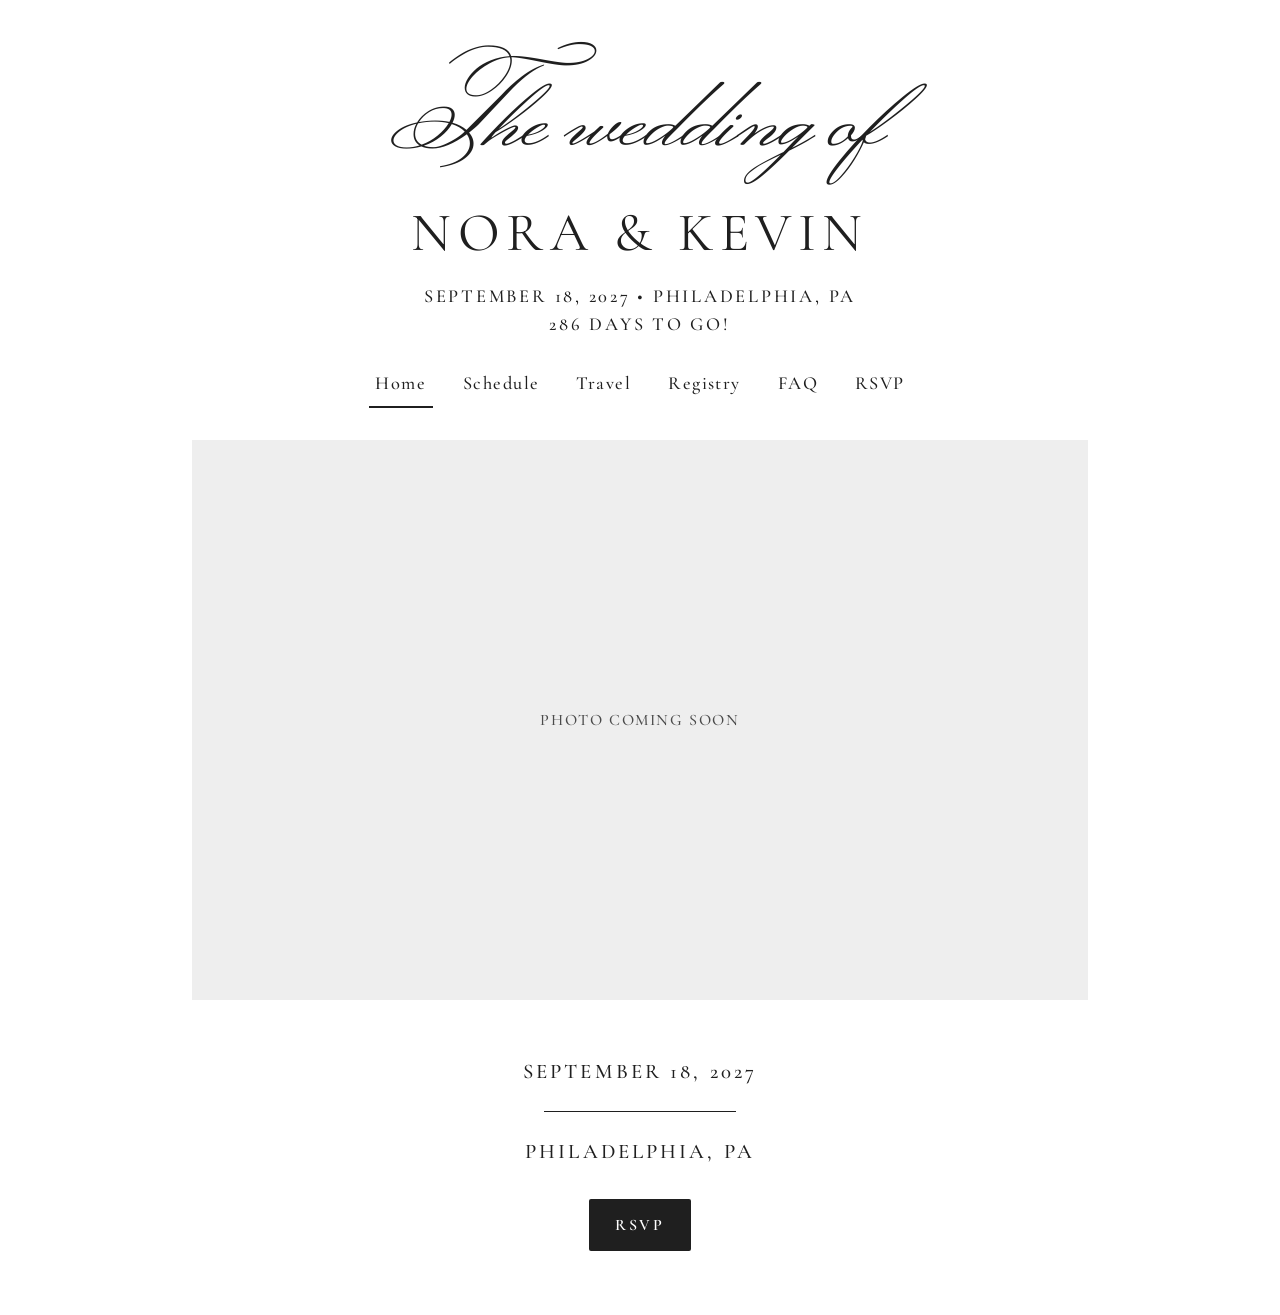
==== index.html @ 0a2b6495 "Add wedding date and city: September 18, 2027, Philadelphia, PA Turns on the home page countdown.  C" ====
<!doctype html>
<html lang="en">
<head>
  <meta charset="utf-8">
  <meta name="viewport" content="width=device-width, initial-scale=1">
  <meta name="robots" content="noindex, nofollow">
  <title>Nora &amp; Kevin</title>
  <link rel="preload" href="/fonts/cormorant-garamond.woff2" as="font" type="font/woff2" crossorigin>
  <link rel="stylesheet" href="/style.css">
  <script>document.documentElement.className += ' js';</script>
</head>
<body class="home">
  <div class="page">
    <header class="topbar">
      <button type="button" class="menu-button" aria-controls="site-nav" aria-expanded="false" aria-label="Open menu">&#9776;</button>
      <a class="monogram" href="/">N&amp;K</a>
    </header>

    <figure class="hero">
      <!-- TODO: replace with <img src="/images/hero.jpg" alt="Nora and Kevin ..."> -->
      <div class="hero-placeholder">Photo coming soon</div>
    </figure>

    <header class="masthead">
      <p class="script">The wedding of</p>
      <h1 class="names">Nora &amp; Kevin</h1>
      <p class="when-where">September 18, 2027 &bull; Philadelphia, PA</p>
      <p class="countdown" data-date="2027-09-18" hidden></p>
    </header>

    <nav id="site-nav" class="site-nav" aria-label="Main">
      <ul>
        <li><a href="/" aria-current="page">Home</a></li>
        <li><a href="/schedule/">Schedule</a></li>
        <li><a href="/travel/">Travel</a></li>
        <li><a href="/registry/">Registry</a></li>
        <li><a href="/faq/">FAQ</a></li>
        <li><a href="/rsvp/">RSVP</a></li>
      </ul>
    </nav>

    <main>
      <section class="details">
        <p>September 18, 2027</p>
        <hr class="rule">
        <p>Philadelphia, PA</p>
        <a class="button" href="/rsvp/">RSVP</a>
      </section>
    </main>
  </div>
  <script src="/site.js"></script>
</body>
</html>
---- style.css ----
/* Shared styles for every page. Fonts are self-hosted (see fonts/), so no
   requests go to Google Fonts. */

@font-face {
  font-family: "Cormorant Garamond";
  src: url("/fonts/cormorant-garamond.woff2") format("woff2");
  font-weight: 300 700;
  font-display: swap;
}

@font-face {
  font-family: "Monsieur La Doulaise";
  src: url("/fonts/monsieur-la-doulaise.woff2") format("woff2");
  font-display: swap;
}

:root {
  --ink: #1f1f1f;
  --muted: #4a4a4a;
  --line: #d6d6d6;
  --paper: #fff;
  --serif: "Cormorant Garamond", Garamond, Georgia, serif;
  --script: "Monsieur La Doulaise", "Snell Roundhand", cursive;
}

*, *::before, *::after { box-sizing: border-box; }

body {
  margin: 0;
  font-family: var(--serif);
  font-weight: 500;
  font-size: 1.3rem;
  line-height: 1.5;
  color: var(--ink);
  background: var(--paper);
}

a { color: inherit; }
img { max-width: 100%; display: block; }

.caps { text-transform: uppercase; letter-spacing: 0.14em; }

/* ---- Page frame ----
   Desktop order: masthead, nav, photo, content.
   Phone order: top bar, photo, masthead, content (nav opens from the menu button). */

.page { display: flex; flex-direction: column; min-height: 100vh; }

.topbar { display: none; }

.masthead { text-align: center; padding: 3rem 1rem 1rem; }

.script {
  font-family: var(--script);
  font-weight: normal;
  font-size: clamp(4rem, 11vw, 6.5rem);
  line-height: 1.3;
  margin: 0;
}

.names a { text-decoration: none; }

.names {
  font-weight: 400;
  font-size: clamp(2.1rem, 6vw, 3.4rem);
  line-height: 1.25;
  letter-spacing: 0.12em;
  text-transform: uppercase;
  margin: 1rem 0 1rem;
}

.when-where, .countdown {
  font-size: 1.15rem;
  letter-spacing: 0.15em;
  text-transform: uppercase;
  margin: 0;
}

/* ---- Navigation ---- */

.site-nav ul {
  list-style: none;
  margin: 0;
  padding: 0.5rem 1rem 2rem;
  display: flex;
  flex-wrap: wrap;
  justify-content: center;
  gap: 0.25rem 1.5rem;
}

.site-nav a {
  display: inline-block;
  padding: 0.5rem 0.4rem;
  font-size: 1.15rem;
  letter-spacing: 0.08em;
  text-decoration: none;
  border-bottom: 2px solid transparent;
}

.site-nav a:hover { border-bottom-color: var(--line); }
.site-nav a[aria-current="page"] { border-bottom-color: var(--ink); }

a:focus-visible, button:focus-visible { outline: 3px solid var(--ink); outline-offset: 3px; }

/* ---- Photo ---- */

.hero { margin: 0 auto; width: 100%; max-width: 58rem; padding: 0 1rem; }
.hero img, .hero-placeholder { width: 100%; aspect-ratio: 16 / 10; object-fit: cover; }
.hero-placeholder {
  display: grid;
  place-items: center;
  background: #eee;
  color: var(--muted);
  letter-spacing: 0.1em;
  text-transform: uppercase;
  font-size: 1rem;
}

/* ---- Content ---- */

main { flex: 1; }

.content { max-width: 38rem; margin: 0 auto; padding: 1rem 1rem 4rem; }

.page-title {
  font-weight: 400;
  font-size: 2rem;
  letter-spacing: 0.14em;
  text-transform: uppercase;
  text-align: center;
  margin: 0 0 1.5rem;
}

.details { text-align: center; padding: 3.5rem 1rem 4rem; }
.details p { margin: 0; letter-spacing: 0.15em; text-transform: uppercase; }
.details .rule { width: 12rem; height: 1px; background: var(--ink); border: 0; margin: 1.5rem auto; }
.details .button { margin-top: 2rem; }

.button {
  display: inline-block;
  min-height: 3rem;
  padding: 0.85rem 1.6rem;
  background: var(--ink);
  color: #fff;
  font: inherit;
  font-weight: 600;
  font-size: 1rem;
  letter-spacing: 0.18em;
  text-transform: uppercase;
  text-decoration: none;
  border: 0;
  border-radius: 2px;
  cursor: pointer;
}

.center { text-align: center; }

/* ---- Phones ---- */

@media (max-width: 760px) {
  body { font-size: 1.25rem; }

  .topbar {
    order: -2;
    display: grid;
    grid-template-columns: 3rem 1fr 3rem;
    align-items: center;
    position: sticky;
    top: 0;
    z-index: 10;
    height: 3.5rem;
    padding: 0 0.5rem;
    background: var(--paper);
  }

  .monogram {
    grid-column: 2;
    justify-self: center;
    font-size: 1.6rem;
    letter-spacing: 0.08em;
    text-decoration: none;
  }

  .menu-button {
    display: none;
    width: 3rem;
    height: 3rem;
    padding: 0;
    background: none;
    border: 0;
    color: inherit;
    font-size: 2rem;
    line-height: 1;
    cursor: pointer;
  }
  .js .menu-button { display: block; }

  /* Without JavaScript the nav simply shows as a list under the top bar. */
  .site-nav { order: -1; }
  .js .site-nav {
    display: none;
    position: fixed;
    top: 3.5rem;
    left: 0;
    right: 0;
    bottom: 0;
    z-index: 9;
    overflow-y: auto;
    background: var(--paper);
  }
  .js .site-nav.open { display: block; }
  .js .site-nav ul { flex-direction: column; align-items: center; gap: 0.5rem; padding-top: 1.5rem; }
  .js .site-nav a { font-size: 1.4rem; padding: 0.6rem 1rem; }

  .hero { padding: 0; }
  .hero img, .hero-placeholder { aspect-ratio: 4 / 3; }

  .masthead { padding-top: 2.5rem; }
  .when-where, .countdown { font-size: 1.05rem; line-height: 1.8; }

  /* Inner pages skip the big masthead on phones; the top bar names the site. */
  .subpage .masthead { display: none; }
  .subpage .content { padding-top: 2rem; }
}

@media (min-width: 761px) {
  .masthead { order: 1; }
  .site-nav { order: 2; }
  .hero { order: 3; }
  main { order: 4; }
}
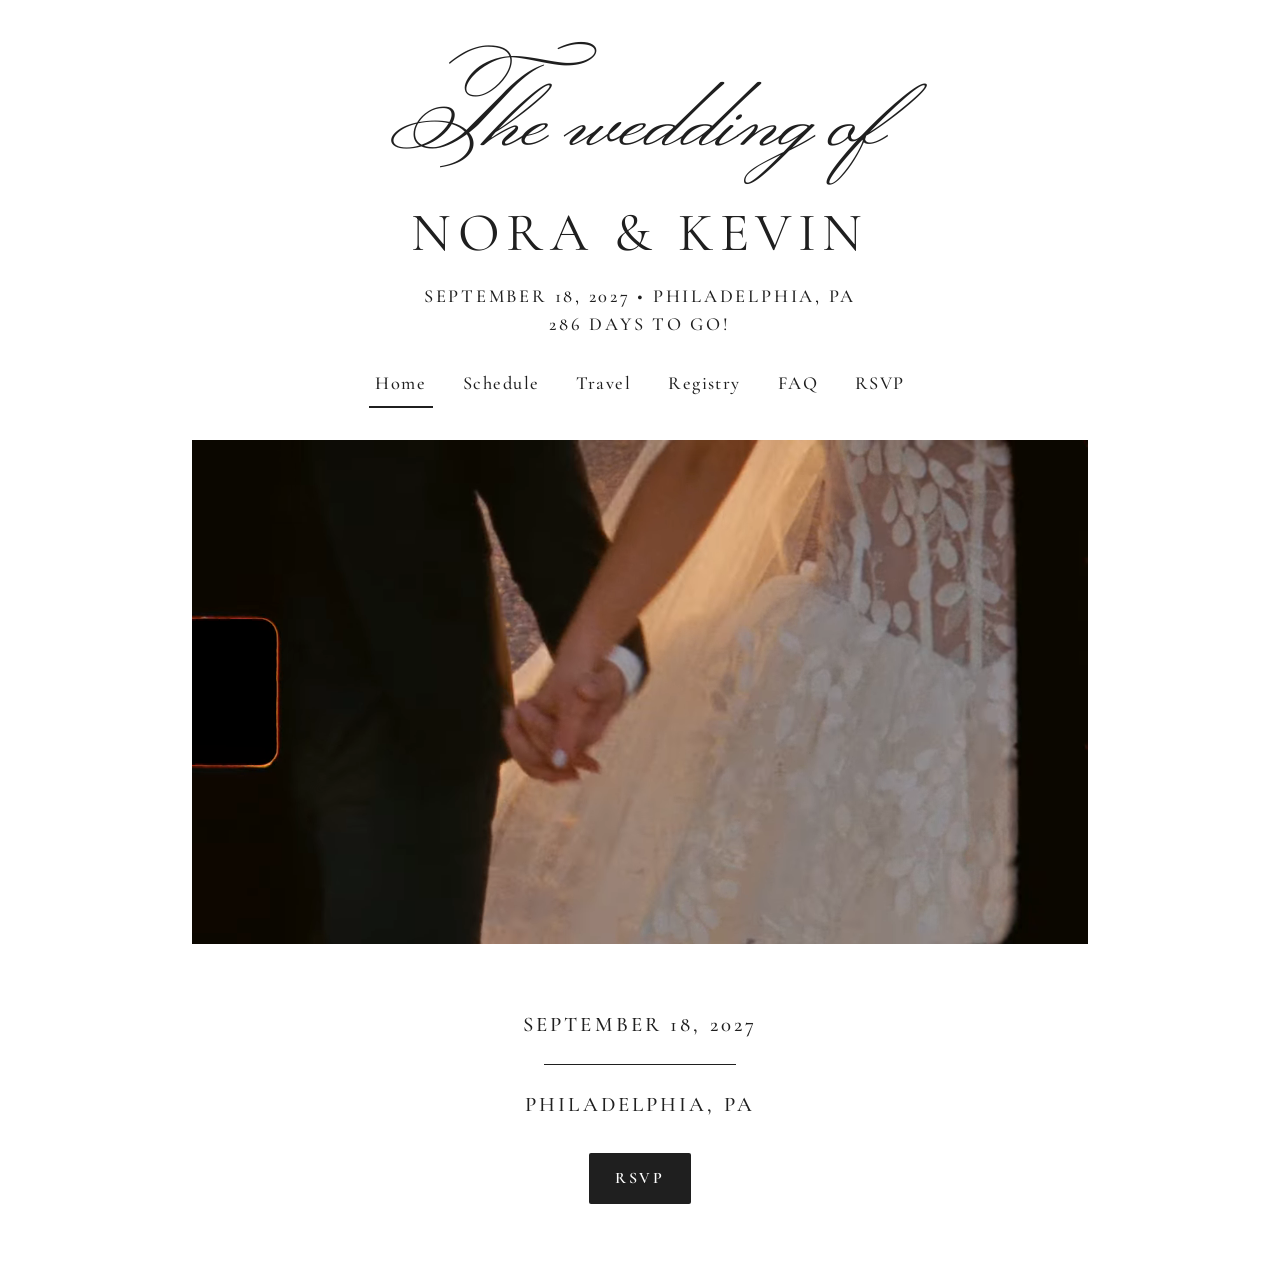
==== commit 5c7577f7: "Use a silent looping video as the home page hero Decorative only: no controls, clicks pass through, " ====
--- a/index.html
+++ b/index.html
@@ -16,15 +16,20 @@
       <a class="monogram" href="/">N&amp;K</a>
     </header>
 
-    <figure class="hero">
-      <!-- TODO: replace with <img src="/images/hero.jpg" alt="Nora and Kevin ..."> -->
-      <div class="hero-placeholder">Photo coming soon</div>
-    </figure>
+    <div class="hero">
+      <!-- Decorative, silent, no controls; site.js starts it. -->
+      <video class="hero-video" poster="/video/hero-poster.jpg"
+        muted loop playsinline preload="none" disablepictureinpicture disableremoteplayback
+        aria-hidden="true" tabindex="-1">
+        <source src="/video/hero.mp4" type="video/mp4">
+        <source src="/video/hero.webm" type="video/webm">
+      </video>
+    </div>
 
     <header class="masthead">
       <p class="script">The wedding of</p>
       <h1 class="names">Nora &amp; Kevin</h1>
-      <p class="when-where">September 18, 2027 &bull; Philadelphia, PA</p>
+      <p class="when-where"><span>September 18, 2027</span> <span class="sep">&bull;</span> <span>Philadelphia, PA</span></p>
       <p class="countdown" data-date="2027-09-18" hidden></p>
     </header>
 
--- a/style.css
+++ b/style.css
@@ -105,7 +105,14 @@
 /* ---- Photo ---- */
 
 .hero { margin: 0 auto; width: 100%; max-width: 58rem; padding: 0 1rem; }
-.hero img, .hero-placeholder { width: 100%; aspect-ratio: 16 / 10; object-fit: cover; }
+.hero img, .hero video, .hero-placeholder { width: 100%; aspect-ratio: 16 / 10; object-fit: cover; }
+
+/* The home page video is decoration only: no controls, no hover icons, and
+   clicks/taps pass straight through it. */
+.hero video { aspect-ratio: 16 / 9; background: #000; pointer-events: none; user-select: none; }
+.hero video::-webkit-media-controls,
+.hero video::-webkit-media-controls-start-playback-button,
+.hero video::-webkit-media-controls-overlay-play-button { display: none !important; -webkit-appearance: none; }
 .hero-placeholder {
   display: grid;
   place-items: center;
@@ -213,10 +220,12 @@
   .js .site-nav a { font-size: 1.4rem; padding: 0.6rem 1rem; }
 
   .hero { padding: 0; }
-  .hero img, .hero-placeholder { aspect-ratio: 4 / 3; }
+  .hero img, .hero video, .hero-placeholder { aspect-ratio: 4 / 3; }
 
   .masthead { padding-top: 2.5rem; }
   .when-where, .countdown { font-size: 1.05rem; line-height: 1.8; }
+  .when-where span { display: block; }
+  .when-where .sep { display: none; }
 
   /* Inner pages skip the big masthead on phones; the top bar names the site. */
   .subpage .masthead { display: none; }
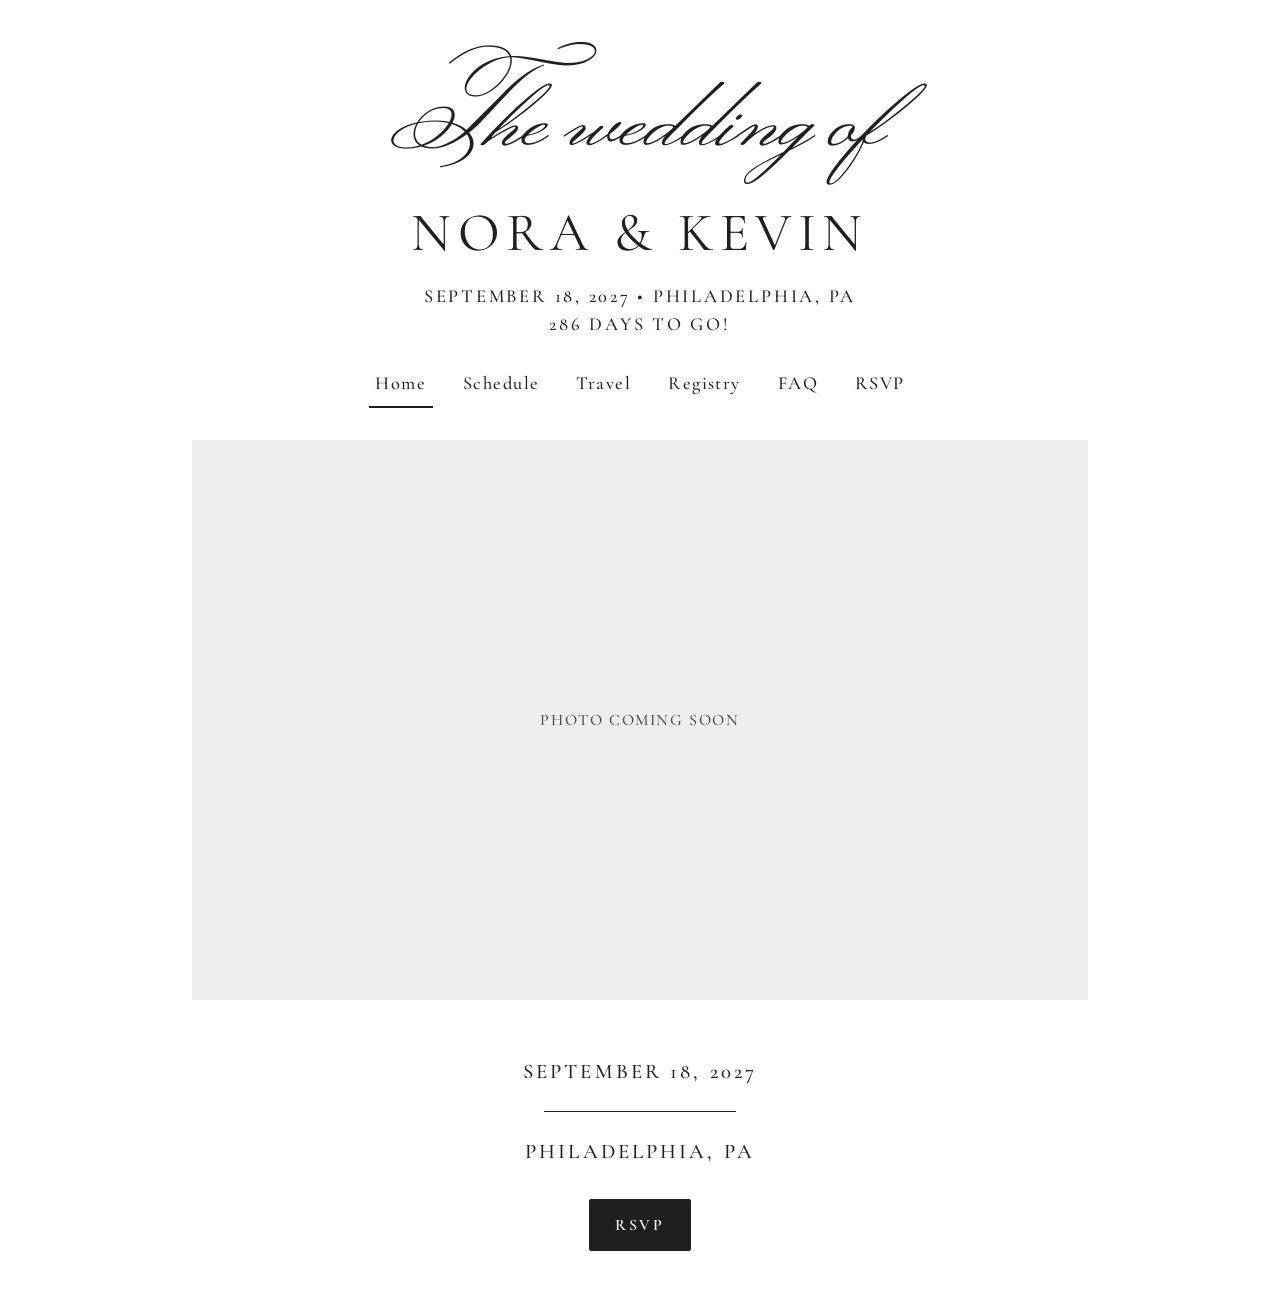
==== commit 99a78fa9: "Break the home page date line cleanly on phones Date and place go on separate lines instead of wrapp" ====
--- a/index.html
+++ b/index.html
@@ -16,15 +16,10 @@
       <a class="monogram" href="/">N&amp;K</a>
     </header>
 
-    <div class="hero">
-      <!-- Decorative, silent, no controls; site.js starts it. -->
-      <video class="hero-video" poster="/video/hero-poster.jpg"
-        muted loop playsinline preload="none" disablepictureinpicture disableremoteplayback
-        aria-hidden="true" tabindex="-1">
-        <source src="/video/hero.mp4" type="video/mp4">
-        <source src="/video/hero.webm" type="video/webm">
-      </video>
-    </div>
+    <figure class="hero">
+      <!-- TODO: replace with <img src="/images/hero.jpg" alt="Nora and Kevin ..."> -->
+      <div class="hero-placeholder">Photo coming soon</div>
+    </figure>
 
     <header class="masthead">
       <p class="script">The wedding of</p>
--- a/style.css
+++ b/style.css
@@ -105,14 +105,7 @@
 /* ---- Photo ---- */
 
 .hero { margin: 0 auto; width: 100%; max-width: 58rem; padding: 0 1rem; }
-.hero img, .hero video, .hero-placeholder { width: 100%; aspect-ratio: 16 / 10; object-fit: cover; }
-
-/* The home page video is decoration only: no controls, no hover icons, and
-   clicks/taps pass straight through it. */
-.hero video { aspect-ratio: 16 / 9; background: #000; pointer-events: none; user-select: none; }
-.hero video::-webkit-media-controls,
-.hero video::-webkit-media-controls-start-playback-button,
-.hero video::-webkit-media-controls-overlay-play-button { display: none !important; -webkit-appearance: none; }
+.hero img, .hero-placeholder { width: 100%; aspect-ratio: 16 / 10; object-fit: cover; }
 .hero-placeholder {
   display: grid;
   place-items: center;
@@ -220,7 +213,7 @@
   .js .site-nav a { font-size: 1.4rem; padding: 0.6rem 1rem; }
 
   .hero { padding: 0; }
-  .hero img, .hero video, .hero-placeholder { aspect-ratio: 4 / 3; }
+  .hero img, .hero-placeholder { aspect-ratio: 4 / 3; }
 
   .masthead { padding-top: 2.5rem; }
   .when-where, .countdown { font-size: 1.05rem; line-height: 1.8; }
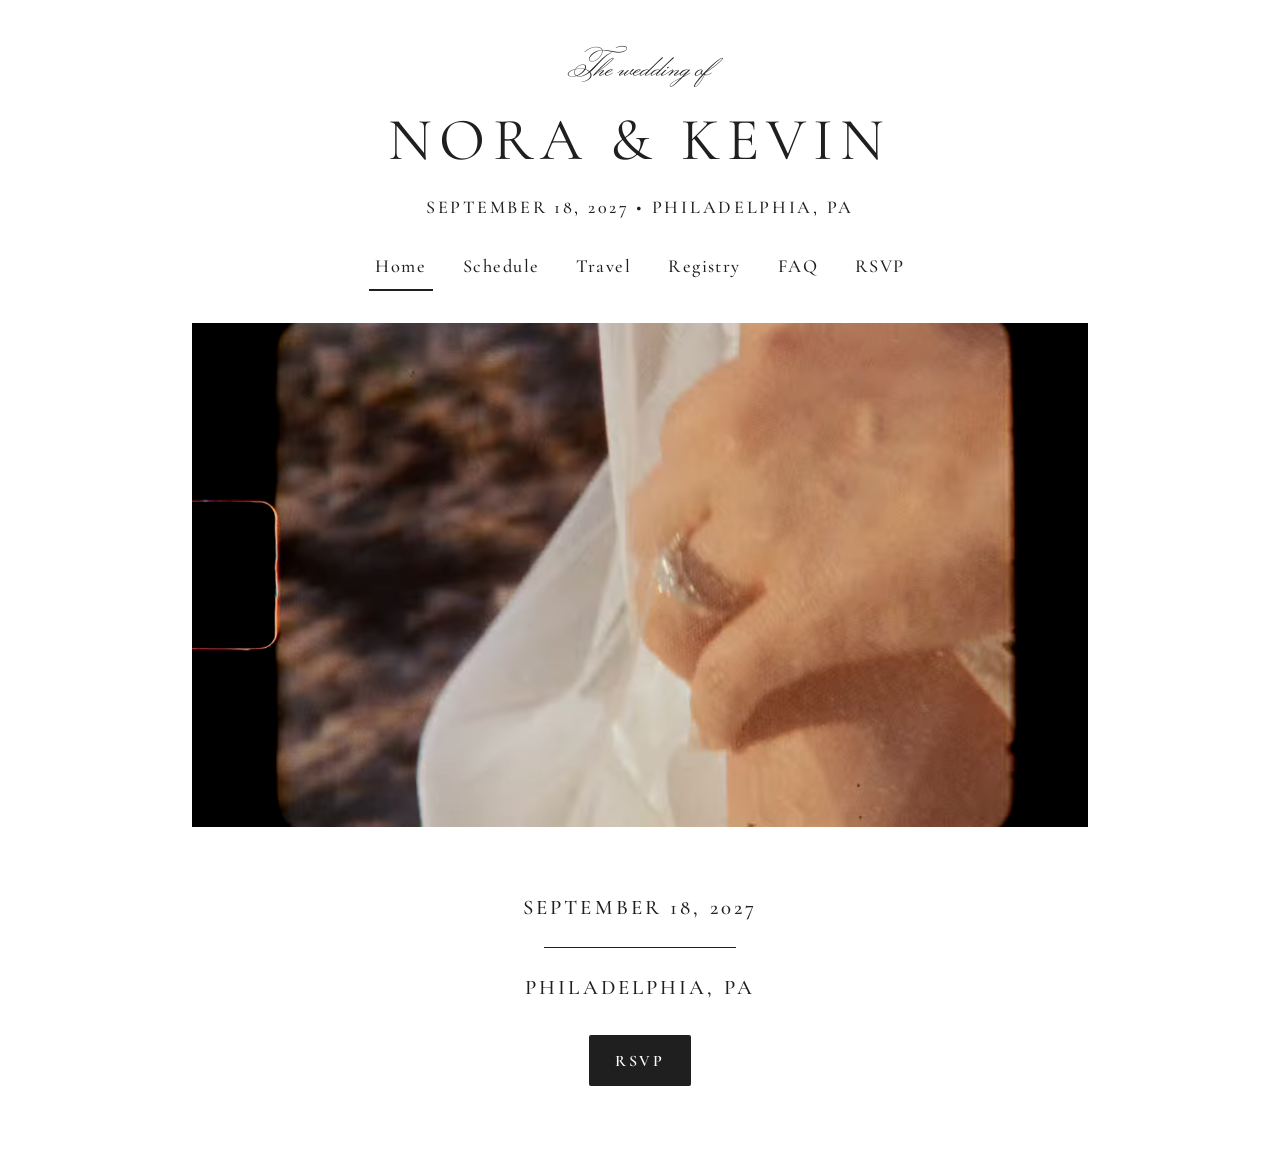
==== commit 85fab524: "Remove the countdown and resize the home page masthead "The wedding of" 30px, names 60px (scaling do" ====
--- a/index.html
+++ b/index.html
@@ -16,17 +16,20 @@
       <a class="monogram" href="/">N&amp;K</a>
     </header>
 
-    <figure class="hero">
-      <!-- TODO: replace with <img src="/images/hero.jpg" alt="Nora and Kevin ..."> -->
-      <div class="hero-placeholder">Photo coming soon</div>
-    </figure>
+    <div class="hero">
+      <!-- Decorative, silent, no controls; site.js starts it. -->
+      <video class="hero-video" poster="/video/hero-poster.jpg"
+        muted loop playsinline preload="none" disablepictureinpicture disableremoteplayback
+        aria-hidden="true" tabindex="-1">
+        <source src="/video/hero.mp4" type="video/mp4">
+        <source src="/video/hero.webm" type="video/webm">
+      </video>
+    </div>
 
     <header class="masthead">
       <p class="script">The wedding of</p>
       <h1 class="names">Nora &amp; Kevin</h1>
-      <p class="when-where"><span>September 18, 2027</span> <span class="sep">&bull;</span> <span>Philadelphia, PA</span></p>
-      <p class="countdown" data-date="2027-09-18" hidden></p>
-    </header>
+      <p class="when-where"><span>September 18, 2027</span> <span class="sep">&bull;</span> <span>Philadelphia, PA</span></p>    </header>
 
     <nav id="site-nav" class="site-nav" aria-label="Main">
       <ul>
--- a/style.css
+++ b/style.css
@@ -53,7 +53,7 @@
 .script {
   font-family: var(--script);
   font-weight: normal;
-  font-size: clamp(4rem, 11vw, 6.5rem);
+  font-size: 1.875rem; /* 30px */
   line-height: 1.3;
   margin: 0;
 }
@@ -62,15 +62,15 @@
 
 .names {
   font-weight: 400;
-  font-size: clamp(2.1rem, 6vw, 3.4rem);
+  font-size: clamp(2rem, 8vw, 3.75rem); /* 60px, shrinking to fit phones */
   line-height: 1.25;
   letter-spacing: 0.12em;
   text-transform: uppercase;
   margin: 1rem 0 1rem;
 }
 
-.when-where, .countdown {
-  font-size: 1.15rem;
+.when-where {
+  font-size: 1.125rem; /* 18px */
   letter-spacing: 0.15em;
   text-transform: uppercase;
   margin: 0;
@@ -105,7 +105,14 @@
 /* ---- Photo ---- */
 
 .hero { margin: 0 auto; width: 100%; max-width: 58rem; padding: 0 1rem; }
-.hero img, .hero-placeholder { width: 100%; aspect-ratio: 16 / 10; object-fit: cover; }
+.hero img, .hero video, .hero-placeholder { width: 100%; aspect-ratio: 16 / 10; object-fit: cover; }
+
+/* The home page video is decoration only: no controls, no hover icons, and
+   clicks/taps pass straight through it. */
+.hero video { aspect-ratio: 16 / 9; background: #000; pointer-events: none; user-select: none; }
+.hero video::-webkit-media-controls,
+.hero video::-webkit-media-controls-start-playback-button,
+.hero video::-webkit-media-controls-overlay-play-button { display: none !important; -webkit-appearance: none; }
 .hero-placeholder {
   display: grid;
   place-items: center;
@@ -213,10 +220,10 @@
   .js .site-nav a { font-size: 1.4rem; padding: 0.6rem 1rem; }
 
   .hero { padding: 0; }
-  .hero img, .hero-placeholder { aspect-ratio: 4 / 3; }
+  .hero img, .hero video, .hero-placeholder { aspect-ratio: 4 / 3; }
 
   .masthead { padding-top: 2.5rem; }
-  .when-where, .countdown { font-size: 1.05rem; line-height: 1.8; }
+  .when-where { line-height: 1.8; }
   .when-where span { display: block; }
   .when-where .sep { display: none; }
 
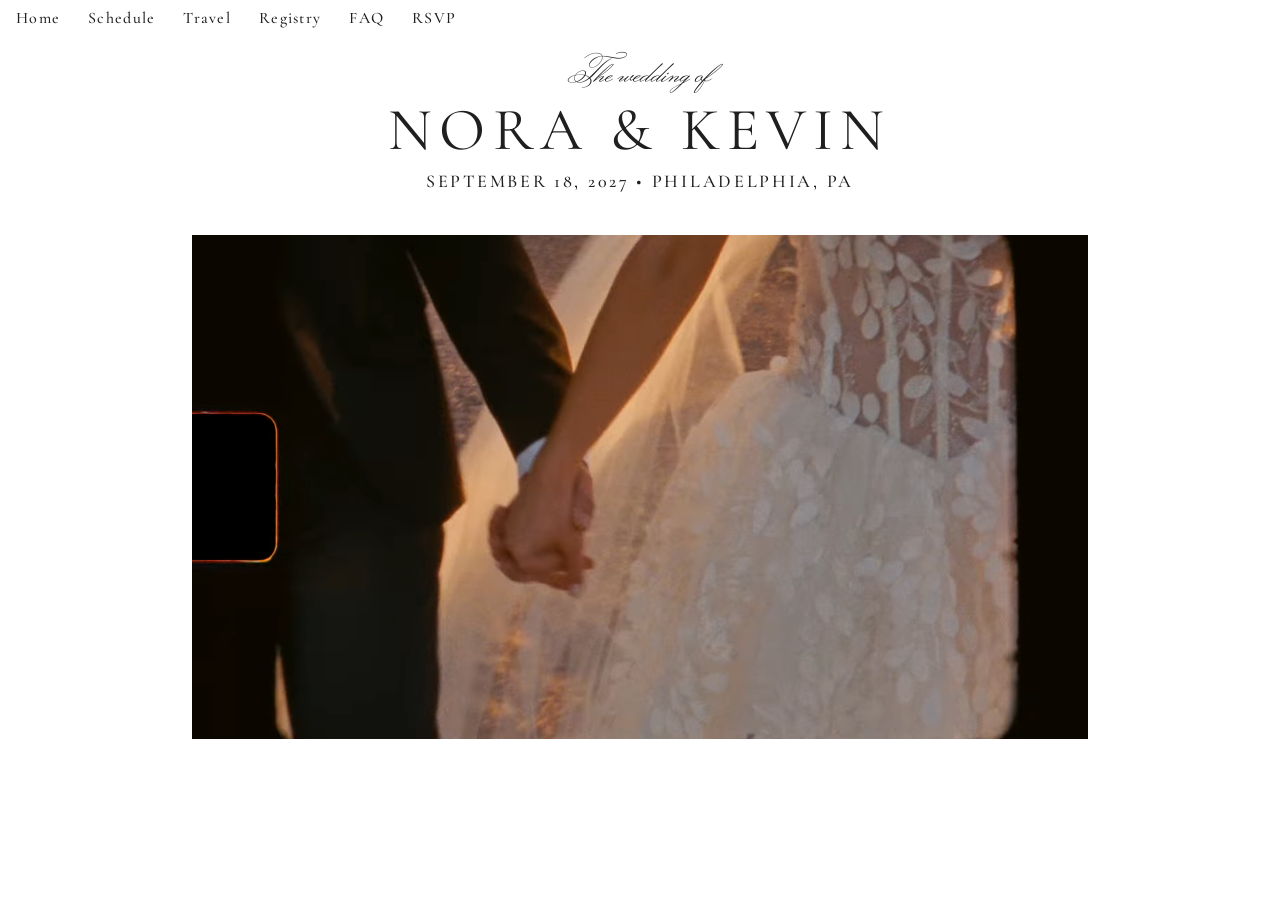
==== commit 35b35f0a: "Remove the date, place and RSVP block below the home page video The home page now ends at the video " ====
--- a/index.html
+++ b/index.html
@@ -29,7 +29,8 @@
     <header class="masthead">
       <p class="script">The wedding of</p>
       <h1 class="names">Nora &amp; Kevin</h1>
-      <p class="when-where"><span>September 18, 2027</span> <span class="sep">&bull;</span> <span>Philadelphia, PA</span></p>    </header>
+      <p class="when-where"><span>September 18, 2027</span> <span class="sep">&bull;</span> <span>Philadelphia, PA</span></p>
+    </header>
 
     <nav id="site-nav" class="site-nav" aria-label="Main">
       <ul>
@@ -41,15 +42,6 @@
         <li><a href="/rsvp/">RSVP</a></li>
       </ul>
     </nav>
-
-    <main>
-      <section class="details">
-        <p>September 18, 2027</p>
-        <hr class="rule">
-        <p>Philadelphia, PA</p>
-        <a class="button" href="/rsvp/">RSVP</a>
-      </section>
-    </main>
   </div>
   <script src="/site.js"></script>
 </body>
--- a/style.css
+++ b/style.css
@@ -41,7 +41,7 @@
 .caps { text-transform: uppercase; letter-spacing: 0.14em; }
 
 /* ---- Page frame ----
-   Desktop order: masthead, nav, photo, content.
+   Desktop order: nav (a small utility bar, top left), masthead, photo, content.
    Phone order: top bar, photo, masthead, content (nav opens from the menu button). */
 
 .page { display: flex; flex-direction: column; min-height: 100vh; }
@@ -66,7 +66,7 @@
   line-height: 1.25;
   letter-spacing: 0.12em;
   text-transform: uppercase;
-  margin: 1rem 0 1rem;
+  margin: 0;
 }
 
 .when-where {
@@ -94,11 +94,7 @@
   font-size: 1.15rem;
   letter-spacing: 0.08em;
   text-decoration: none;
-  border-bottom: 2px solid transparent;
-}
-
-.site-nav a:hover { border-bottom-color: var(--line); }
-.site-nav a[aria-current="page"] { border-bottom-color: var(--ink); }
+}
 
 a:focus-visible, button:focus-visible { outline: 3px solid var(--ink); outline-offset: 3px; }
 
@@ -138,10 +134,8 @@
   margin: 0 0 1.5rem;
 }
 
-.details { text-align: center; padding: 3.5rem 1rem 4rem; }
-.details p { margin: 0; letter-spacing: 0.15em; text-transform: uppercase; }
-.details .rule { width: 12rem; height: 1px; background: var(--ink); border: 0; margin: 1.5rem auto; }
-.details .button { margin-top: 2rem; }
+/* The home page ends at the video (desktop) or the masthead (phones). */
+.home .page { padding-bottom: 3rem; }
 
 .button {
   display: inline-block;
@@ -223,6 +217,7 @@
   .hero img, .hero video, .hero-placeholder { aspect-ratio: 4 / 3; }
 
   .masthead { padding-top: 2.5rem; }
+  .names { margin: 0.25rem 0 0.75rem; }
   .when-where { line-height: 1.8; }
   .when-where span { display: block; }
   .when-where .sep { display: none; }
@@ -233,8 +228,12 @@
 }
 
 @media (min-width: 761px) {
-  .masthead { order: 1; }
-  .site-nav { order: 2; }
-  .hero { order: 3; }
-  main { order: 4; }
-}
+  /* Full-width white bar that stays at the top while the page scrolls. */
+  .site-nav { order: 0; position: sticky; top: 0; z-index: 10; background: var(--paper); }
+  .masthead { order: 1; padding-top: 1.2rem; padding-bottom: 2.5rem; }
+  .hero { order: 2; }
+  main { order: 3; }
+
+  .site-nav ul { justify-content: flex-start; padding: 0 1rem; gap: 0.25rem 1.75rem; }
+  .site-nav a { font-size: 1rem; padding: 0.35rem 0; }
+}
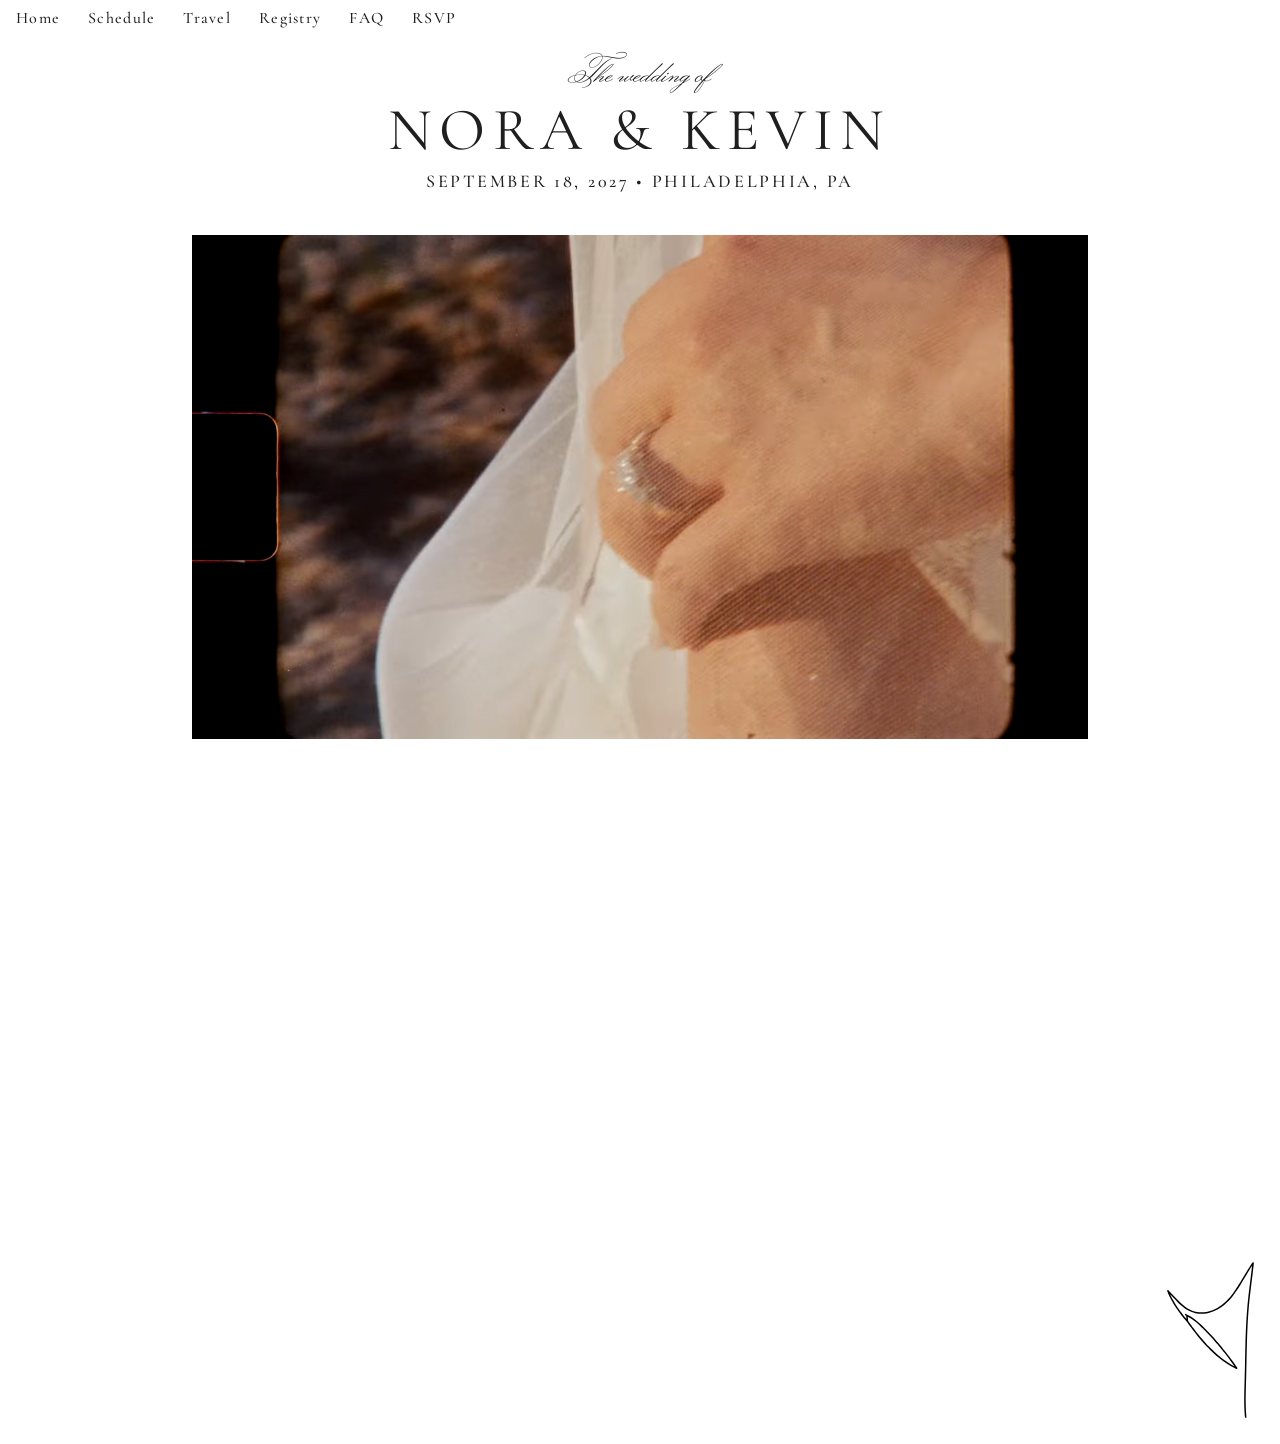
==== commit f2a75df7: "Add a heart to the bottom-right of every page, always below the fold Kevin's line-drawn heart sits i" ====
--- a/index.html
+++ b/index.html
@@ -43,6 +43,10 @@
       </ul>
     </nav>
   </div>
+
+  <footer class="site-footer">
+    <img src="/images/heart.svg" alt="" width="91" height="160">
+  </footer>
   <script src="/site.js"></script>
 </body>
 </html>
--- a/style.css
+++ b/style.css
@@ -123,7 +123,9 @@
 
 main { flex: 1; }
 
-.content { max-width: 38rem; margin: 0 auto; padding: 1rem 1rem 4rem; }
+/* width: 100% because .page is a flex column, where auto margins would
+   otherwise shrink the box to fit its content. */
+.content { width: 100%; max-width: 38rem; margin: 0 auto; padding: 1rem 1rem 4rem; }
 
 .page-title {
   font-weight: 400;
@@ -155,6 +157,22 @@
 }
 
 .center { text-align: center; }
+
+/* ---- Footer heart ----
+   Always below the fold: .page is at least one screen tall (min-height:
+   100vh, which on phones is the tallest viewport, so even with the address
+   bar showing), and the footer adds more empty space after it, with the
+   heart in its bottom-right corner. */
+
+.site-footer {
+  display: flex;
+  justify-content: flex-end;
+  align-items: flex-end;
+  /* 40% of a screen of empty space above the heart (10rem) and its padding. */
+  min-height: calc(40vh + 11.5rem);
+  padding: 0 1.5rem 1.5rem;
+}
+.site-footer img { width: auto; height: 10rem; }
 
 /* ---- Phones ---- */
 
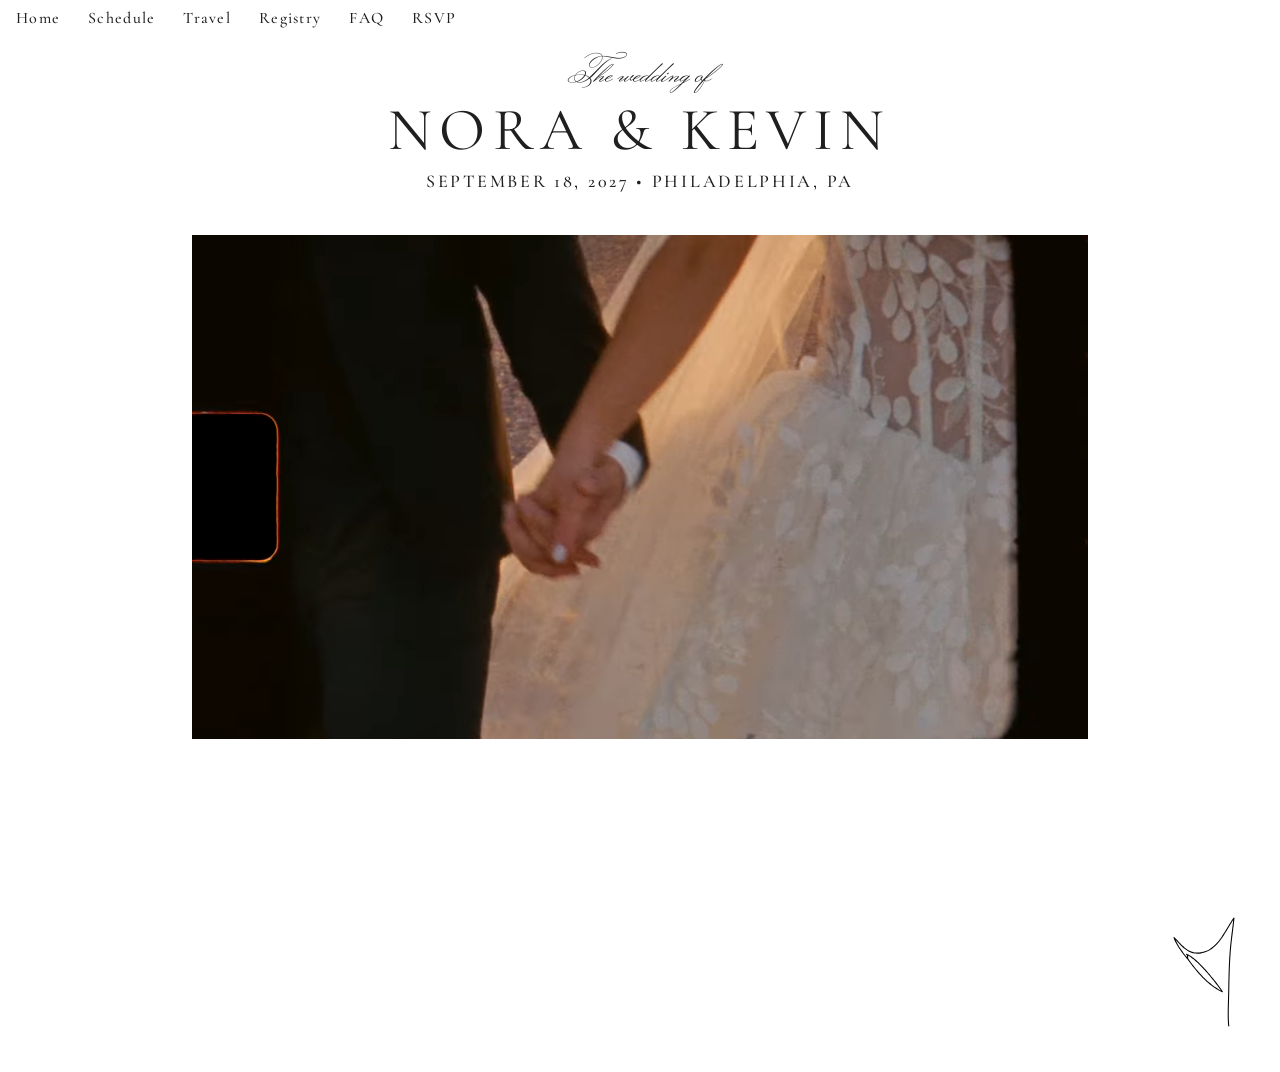
==== commit f3872252: "Footer heart: background image, 70% size, just below the fold The heart is now a CSS background on t" ====
--- a/index.html
+++ b/index.html
@@ -44,9 +44,7 @@
     </nav>
   </div>
 
-  <footer class="site-footer">
-    <img src="/images/heart.svg" alt="" width="91" height="160">
-  </footer>
+  <footer class="site-footer"></footer>
   <script src="/site.js"></script>
 </body>
 </html>
--- a/style.css
+++ b/style.css
@@ -159,20 +159,19 @@
 .center { text-align: center; }
 
 /* ---- Footer heart ----
-   Always below the fold: .page is at least one screen tall (min-height:
+   Hidden just below the fold: .page is at least one screen tall (min-height:
    100vh, which on phones is the tallest viewport, so even with the address
-   bar showing), and the footer adds more empty space after it, with the
-   heart in its bottom-right corner. */
+   bar showing), and the footer after it is only as tall as the heart, its
+   offset from the corner, and a 1rem gap above it. It's a background image,
+   so it can't be dragged, selected or saved like a picture. */
 
 .site-footer {
-  display: flex;
-  justify-content: flex-end;
-  align-items: flex-end;
-  /* 40% of a screen of empty space above the heart (10rem) and its padding. */
-  min-height: calc(40vh + 11.5rem);
-  padding: 0 1.5rem 1.5rem;
-}
-.site-footer img { width: auto; height: 10rem; }
+  --heart-size: 7rem;
+  --heart-inset: 2.75rem;
+  height: calc(var(--heart-size) + var(--heart-inset) + 1rem);
+  background: url("/images/heart.svg") no-repeat
+    right var(--heart-inset) bottom var(--heart-inset) / auto var(--heart-size);
+}
 
 /* ---- Phones ---- */
 
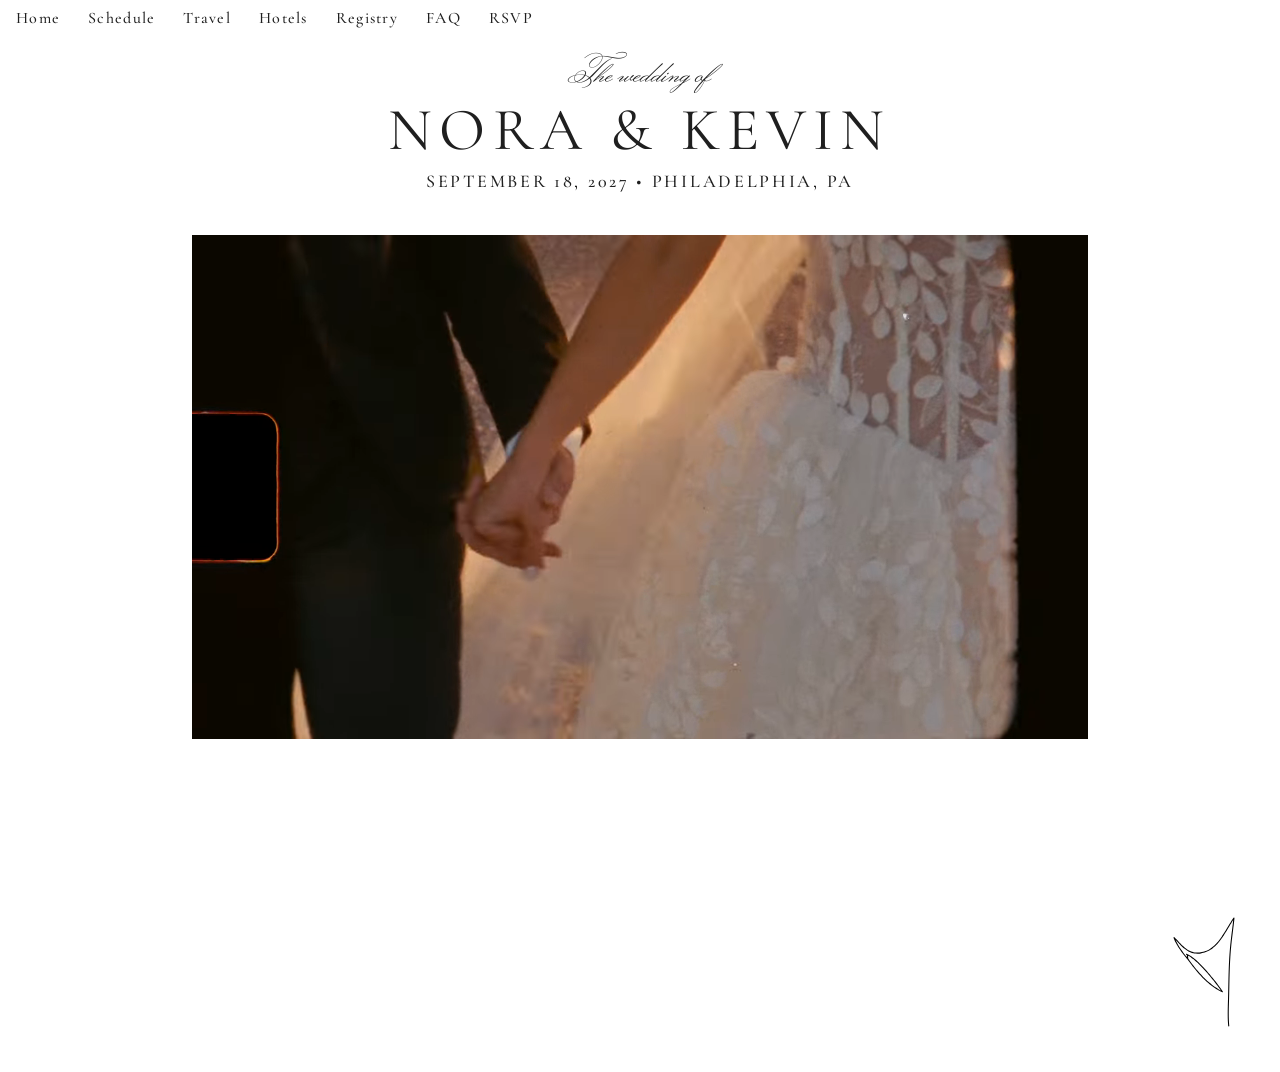
==== commit 5ac29a9c: "Add a Hotels page with Kimpton Monaco and Renaissance Downtown Each hotel shows address, room rates," ====
--- a/index.html
+++ b/index.html
@@ -37,6 +37,7 @@
         <li><a href="/" aria-current="page">Home</a></li>
         <li><a href="/schedule/">Schedule</a></li>
         <li><a href="/travel/">Travel</a></li>
+        <li><a href="/hotels/">Hotels</a></li>
         <li><a href="/registry/">Registry</a></li>
         <li><a href="/faq/">FAQ</a></li>
         <li><a href="/rsvp/">RSVP</a></li>
--- a/style.css
+++ b/style.css
@@ -157,6 +157,65 @@
 }
 
 .center { text-align: center; }
+
+/* ---- Questions and answers (FAQ) ---- */
+
+/* Only the questions show; tapping one opens its answer (<details>). */
+.qa { border-top: 1px solid var(--line); }
+.qa-item { border-bottom: 1px solid var(--line); }
+.qa-item summary {
+  display: flex;
+  align-items: center;
+  justify-content: space-between;
+  gap: 1rem;
+  padding: 1.1rem 0;
+  font-size: 1.35rem;
+  font-weight: 600;
+  line-height: 1.3;
+  list-style: none;
+  cursor: pointer;
+}
+.qa-item summary::-webkit-details-marker { display: none; }
+.qa-item summary:focus-visible { outline: 3px solid var(--ink); outline-offset: 3px; }
+/* A thin plus that becomes a minus when the answer is open. */
+.qa-item summary::after {
+  content: "";
+  flex: none;
+  width: 0.85rem;
+  height: 0.85rem;
+  background:
+    linear-gradient(var(--ink), var(--ink)) center / 100% 1.5px no-repeat,
+    linear-gradient(var(--ink), var(--ink)) center / 1.5px 100% no-repeat;
+}
+.qa-item[open] summary::after { background-size: 100% 1.5px, 1.5px 0; }
+.qa-item p { margin: 0 2rem 0.75rem 0; }
+.qa-item p:last-child { margin-bottom: 1.25rem; }
+
+/* ---- Hotels ---- */
+
+.hotels { border-top: 1px solid var(--line); }
+.hotel { padding: 1.75rem 0; border-bottom: 1px solid var(--line); }
+.hotel h2 { font-size: 1.5rem; font-weight: 600; line-height: 1.3; margin: 0; }
+.hotel-address { margin: 0.15rem 0 1.1rem; color: var(--muted); }
+/* Label on the left (Rooms, Check-in, Distance), its lines on the right. */
+.hotel dl { margin: 0 0 1.4rem; }
+.hotel dl > div { display: grid; grid-template-columns: 6.5rem 1fr; column-gap: 1rem; }
+.hotel dl > div + div { margin-top: 0.6rem; }
+.hotel dt {
+  grid-column: 1;
+  padding-top: 0.2em;
+  font-size: 0.9rem;
+  letter-spacing: 0.12em;
+  text-transform: uppercase;
+}
+.hotel dd { grid-column: 2; margin: 0; }
+.hotel-links { display: flex; flex-wrap: wrap; align-items: center; gap: 0.75rem 1.5rem; margin: 0; }
+@media (max-width: 760px) {
+  .hotel dl > div { grid-template-columns: 5.75rem 1fr; column-gap: 0.75rem; }
+}
+
+/* Placeholder text still to be decided: easy to spot before launch. */
+.tbd { background: #fff1bf; padding: 0 0.2em; }
 
 /* ---- Footer heart ----
    Hidden just below the fold: .page is at least one screen tall (min-height:
